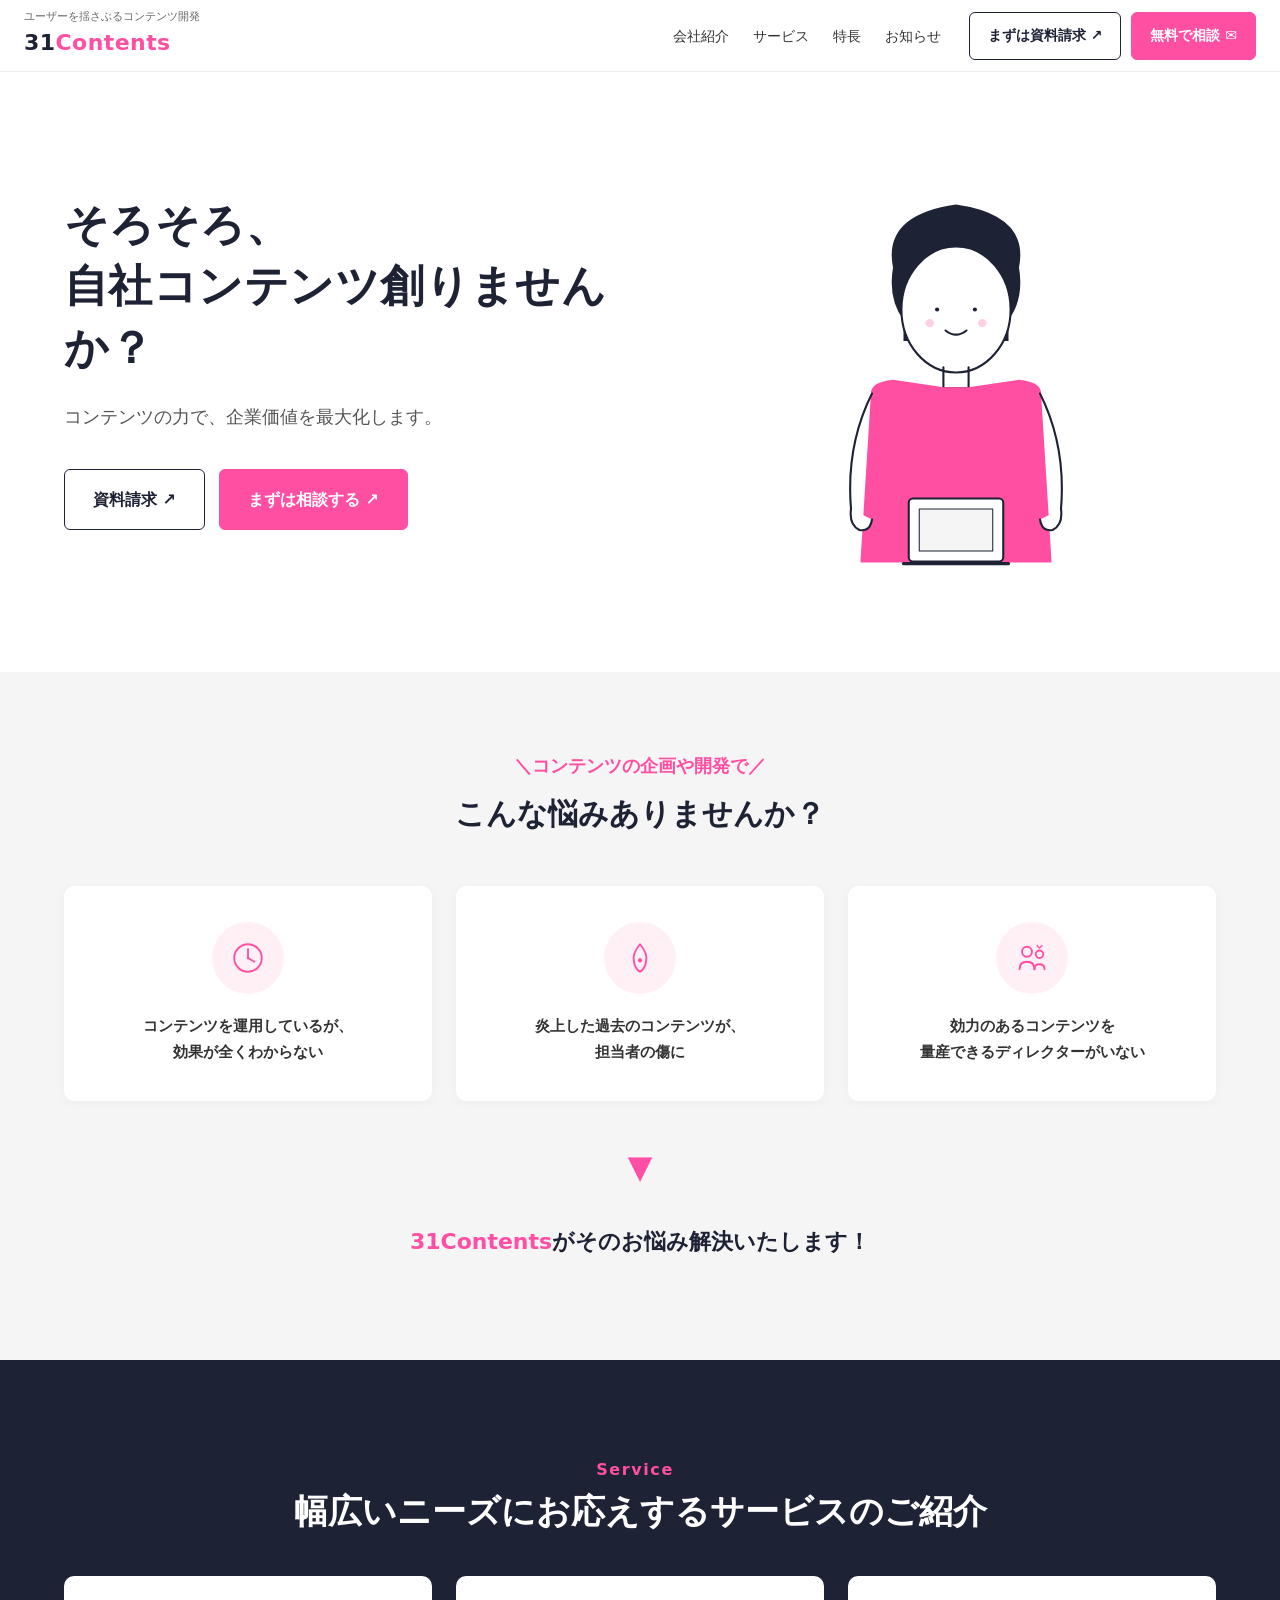
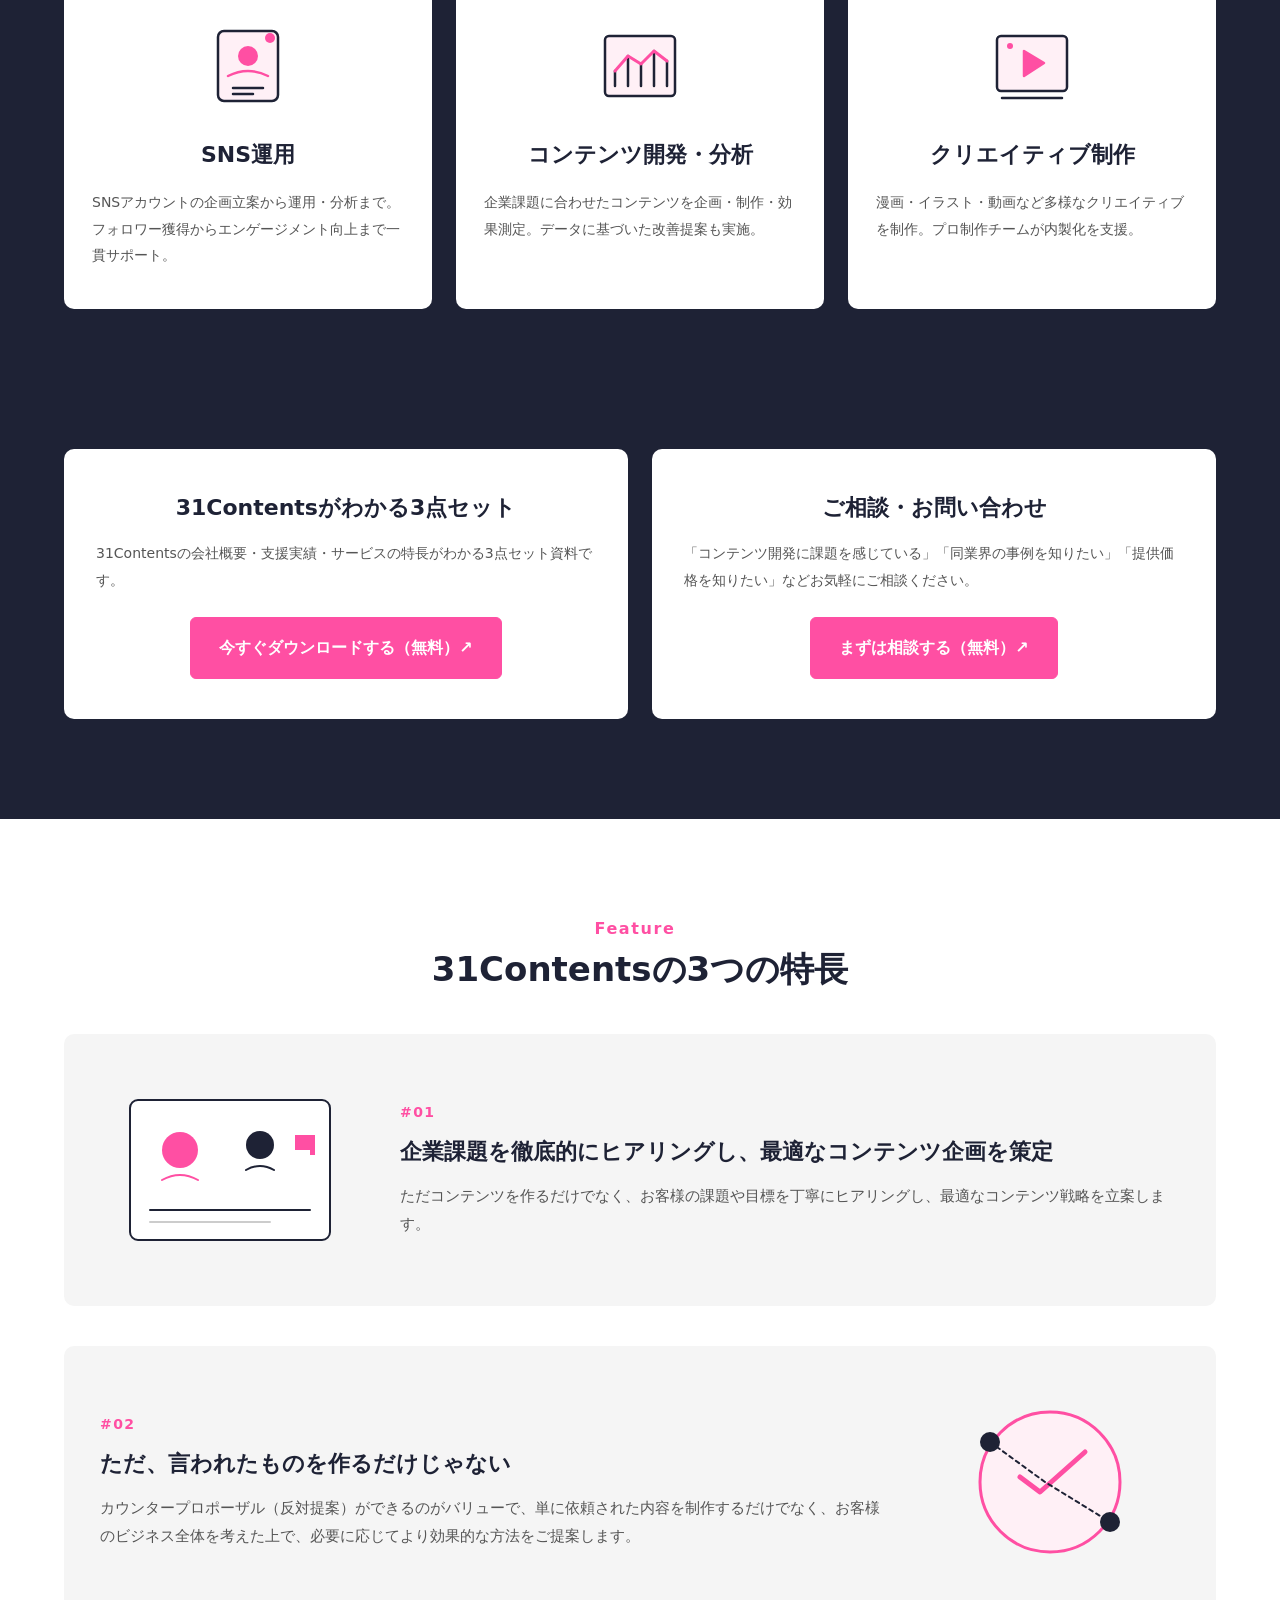
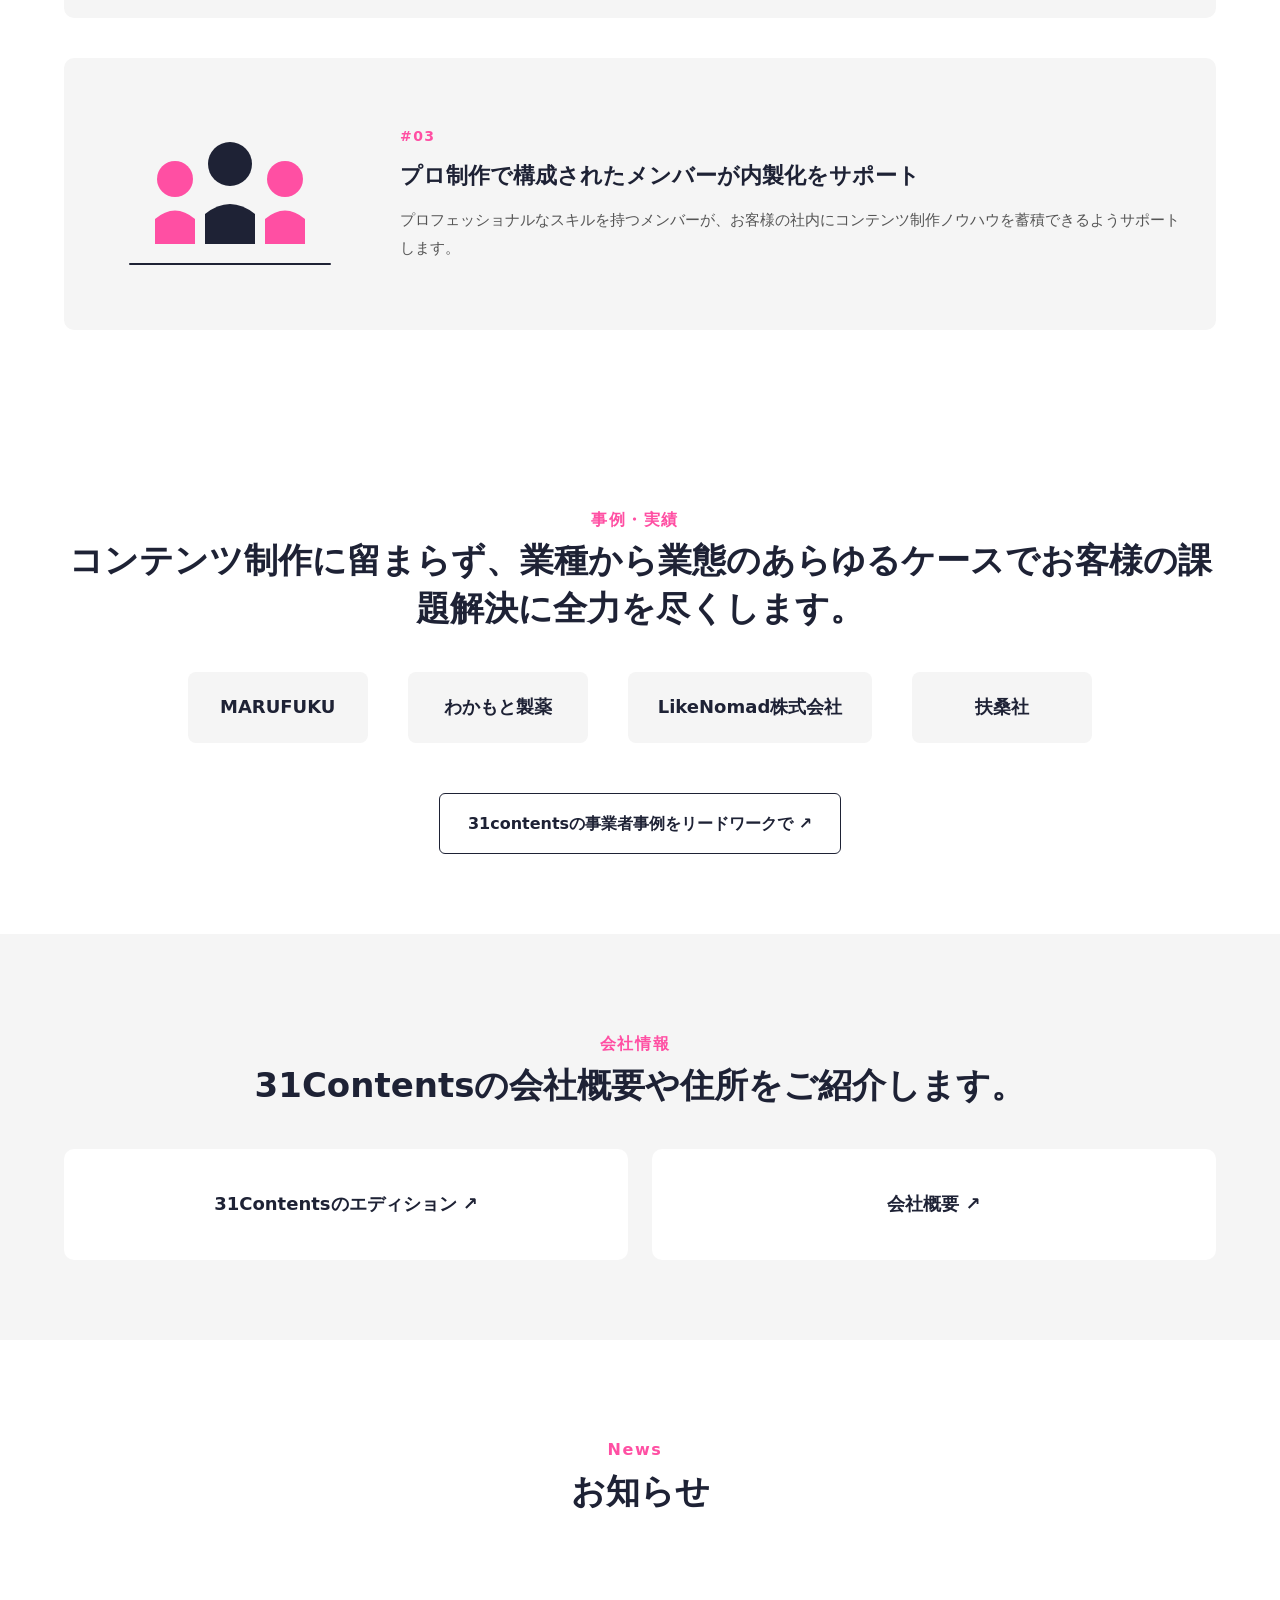
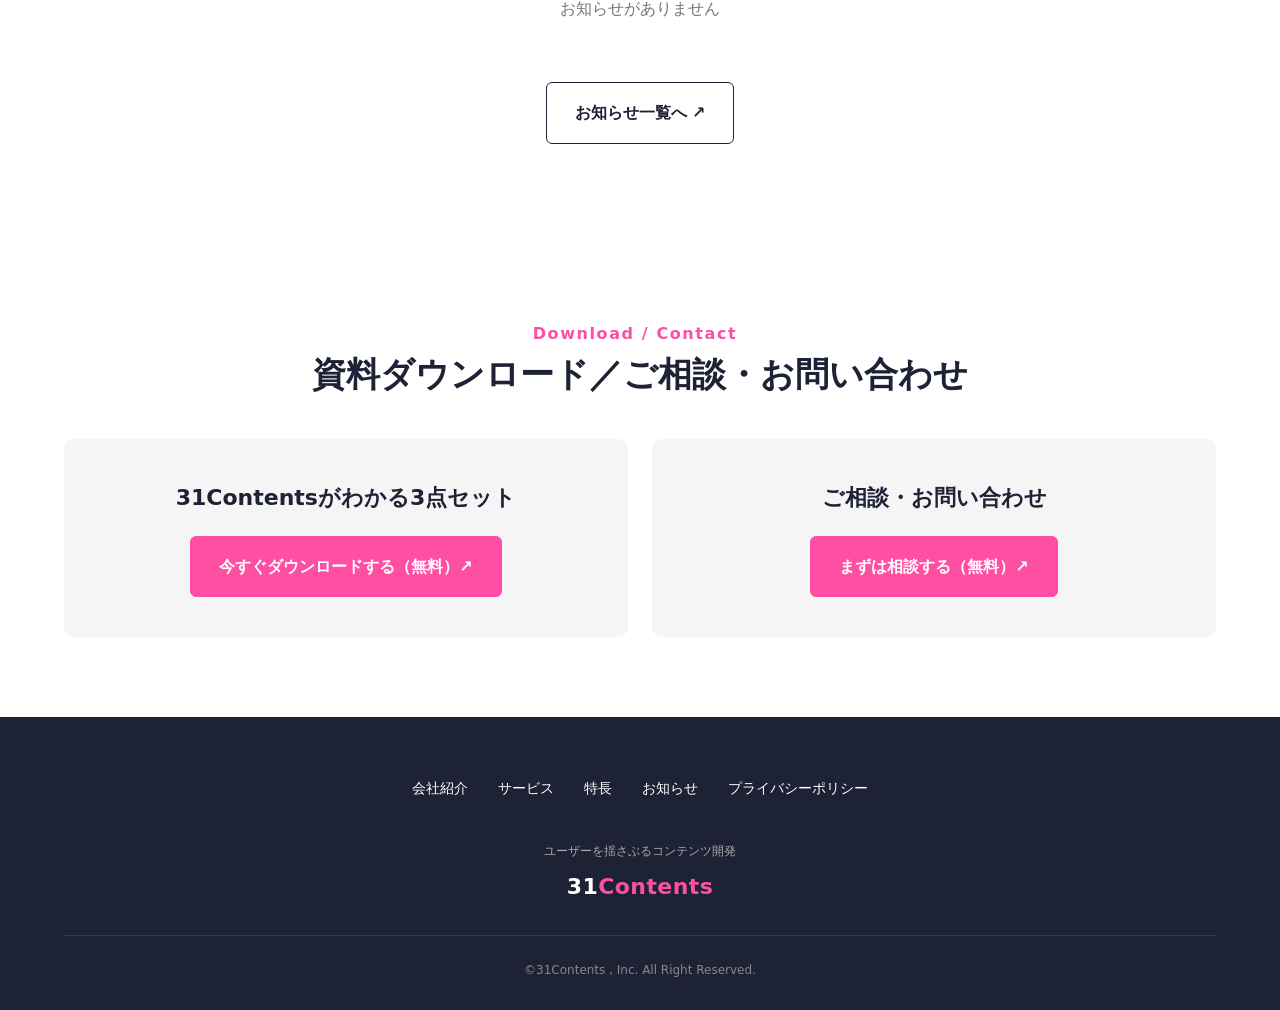
==== index.html @ 9e79ec6a "Initial commit: 31Contents corporate site" ====
<!DOCTYPE html>
<html lang="ja">
<head>
<meta charset="UTF-8">
<meta name="viewport" content="width=device-width, initial-scale=1.0">
<title>31Contents｜ユーザーを揺さぶるコンテンツ開発</title>
<meta name="description" content="31Contentsはコンテンツの力で企業価値を最大化します。SNS運用・コンテンツ開発・クリエイティブ制作でお客様の課題を解決します。">
<link rel="stylesheet" href="style.css">
</head>
<body>

<!-- Header -->
<header class="header">
  <div class="header-inner">
    <a href="index.html" class="header-logo">
      <div>
        <span class="header-logo-tag">ユーザーを揺さぶるコンテンツ開発</span>
        <span class="header-logo-mark">31<span>Contents</span></span>
      </div>
    </a>
    <nav class="header-nav">
      <ul class="header-nav-list">
        <li><a href="company.html">会社紹介</a></li>
        <li><a href="#service">サービス</a></li>
        <li><a href="#feature">特長</a></li>
        <li><a href="news.html">お知らせ</a></li>
      </ul>
      <div class="header-cta">
        <a href="dl.html" class="btn btn-outline">まずは資料請求 ↗</a>
        <a href="contact.html" class="btn btn-pink">無料で相談 ✉</a>
      </div>
    </nav>
    <button class="hamburger" aria-label="メニューを開く" aria-expanded="false">
      <span></span><span></span><span></span>
    </button>
  </div>
</header>

<main>

  <!-- 01 HERO -->
  <section class="hero">
    <div class="hero-inner">
      <div class="hero-text">
        <h1 class="hero-title">そろそろ、<br>自社コンテンツ創りませんか？</h1>
        <p class="hero-sub">コンテンツの力で、企業価値を最大化します。</p>
        <div class="hero-buttons">
          <a href="dl.html" class="btn btn-outline btn-lg">資料請求 ↗</a>
          <a href="contact.html" class="btn btn-pink btn-lg">まずは相談する ↗</a>
        </div>
      </div>
      <div class="hero-image">
        <img src="images/hero.svg" alt="コンテンツ開発のイメージイラスト">
      </div>
    </div>
  </section>

  <!-- 02 Problem -->
  <section class="problem">
    <div class="inner">
      <h2 class="problem-title">
        <span class="slashed">＼コンテンツの企画や開発で／</span>
        こんな悩みありませんか？
      </h2>
      <div class="problem-cards">
        <div class="problem-card">
          <div class="problem-card-icon">
            <img src="images/icon-problem01.svg" alt="">
          </div>
          <p class="problem-card-text">コンテンツを運用しているが、<br>効果が全くわからない</p>
        </div>
        <div class="problem-card">
          <div class="problem-card-icon">
            <img src="images/icon-problem02.svg" alt="">
          </div>
          <p class="problem-card-text">炎上した過去のコンテンツが、<br>担当者の傷に</p>
        </div>
        <div class="problem-card">
          <div class="problem-card-icon">
            <img src="images/icon-problem03.svg" alt="">
          </div>
          <p class="problem-card-text">効力のあるコンテンツを<br>量産できるディレクターがいない</p>
        </div>
      </div>
      <div class="problem-arrow">▼</div>
      <p class="problem-solution"><strong>31Contents</strong>がそのお悩み解決いたします！</p>
    </div>
  </section>

  <!-- 03 Service -->
  <section class="service" id="service">
    <div class="inner">
      <h2 class="section-title">
        <span class="section-title-en">Service</span><br>
        幅広いニーズにお応えするサービスのご紹介
      </h2>
      <div class="service-cards">
        <div class="service-card">
          <div class="service-card-image">
            <img src="images/service01.svg" alt="SNS運用">
          </div>
          <h3 class="service-card-title">SNS運用</h3>
          <p class="service-card-text">SNSアカウントの企画立案から運用・分析まで。フォロワー獲得からエンゲージメント向上まで一貫サポート。</p>
        </div>
        <div class="service-card">
          <div class="service-card-image">
            <img src="images/service02.svg" alt="コンテンツ開発・分析">
          </div>
          <h3 class="service-card-title">コンテンツ開発・分析</h3>
          <p class="service-card-text">企業課題に合わせたコンテンツを企画・制作・効果測定。データに基づいた改善提案も実施。</p>
        </div>
        <div class="service-card">
          <div class="service-card-image">
            <img src="images/service03.svg" alt="クリエイティブ制作">
          </div>
          <h3 class="service-card-title">クリエイティブ制作</h3>
          <p class="service-card-text">漫画・イラスト・動画など多様なクリエイティブを制作。プロ制作チームが内製化を支援。</p>
        </div>
      </div>
    </div>
  </section>

  <!-- 04 CTA Banner -->
  <section class="cta-banner">
    <div class="inner">
      <div class="cta-banner-grid">
        <div class="cta-banner-card">
          <h3>31Contentsがわかる3点セット</h3>
          <p>31Contentsの会社概要・支援実績・サービスの特長がわかる3点セット資料です。</p>
          <a href="dl.html" class="btn btn-pink btn-lg">今すぐダウンロードする（無料）↗</a>
        </div>
        <div class="cta-banner-card">
          <h3>ご相談・お問い合わせ</h3>
          <p>「コンテンツ開発に課題を感じている」「同業界の事例を知りたい」「提供価格を知りたい」などお気軽にご相談ください。</p>
          <a href="contact.html" class="btn btn-pink btn-lg">まずは相談する（無料）↗</a>
        </div>
      </div>
    </div>
  </section>

  <!-- 05 Feature -->
  <section class="feature" id="feature">
    <div class="inner">
      <h2 class="section-title">
        <span class="section-title-en">Feature</span><br>
        31Contentsの3つの特長
      </h2>
      <div class="feature-list">
        <div class="feature-item">
          <div class="feature-image">
            <img src="images/feature01.svg" alt="">
          </div>
          <div class="feature-content">
            <div class="feature-number">#01</div>
            <h3 class="feature-title">企業課題を徹底的にヒアリングし、最適なコンテンツ企画を策定</h3>
            <p class="feature-text">ただコンテンツを作るだけでなく、お客様の課題や目標を丁寧にヒアリングし、最適なコンテンツ戦略を立案します。</p>
          </div>
        </div>
        <div class="feature-item">
          <div class="feature-content">
            <div class="feature-number">#02</div>
            <h3 class="feature-title">ただ、言われたものを作るだけじゃない</h3>
            <p class="feature-text">カウンタープロポーザル（反対提案）ができるのがバリューで、単に依頼された内容を制作するだけでなく、お客様のビジネス全体を考えた上で、必要に応じてより効果的な方法をご提案します。</p>
          </div>
          <div class="feature-image">
            <img src="images/feature02.svg" alt="">
          </div>
        </div>
        <div class="feature-item">
          <div class="feature-image">
            <img src="images/feature03.svg" alt="">
          </div>
          <div class="feature-content">
            <div class="feature-number">#03</div>
            <h3 class="feature-title">プロ制作で構成されたメンバーが内製化をサポート</h3>
            <p class="feature-text">プロフェッショナルなスキルを持つメンバーが、お客様の社内にコンテンツ制作ノウハウを蓄積できるようサポートします。</p>
          </div>
        </div>
      </div>
    </div>
  </section>

  <!-- 06 Works -->
  <section class="works">
    <div class="inner">
      <h2 class="section-title">
        <span class="section-title-en">事例・実績</span><br>
        コンテンツ制作に留まらず、業種から業態のあらゆるケースでお客様の課題解決に全力を尽くします。
      </h2>
      <div class="works-logos">
        <div class="works-logo">MARUFUKU</div>
        <div class="works-logo">わかもと製薬</div>
        <div class="works-logo">LikeNomad株式会社</div>
        <div class="works-logo">扶桑社</div>
      </div>
      <div class="works-cta">
        <a href="#" class="btn btn-outline btn-lg">31contentsの事業者事例をリードワークで ↗</a>
      </div>
    </div>
  </section>

  <!-- 07 Company Info -->
  <section class="company-info">
    <div class="inner">
      <h2 class="section-title">
        <span class="section-title-en">会社情報</span><br>
        31Contentsの会社概要や住所をご紹介します。
      </h2>
      <div class="company-info-grid">
        <a href="#" class="company-info-card">31Contentsのエディション ↗</a>
        <a href="company.html" class="company-info-card">会社概要 ↗</a>
      </div>
    </div>
  </section>

  <!-- 08 News -->
  <section class="news-section">
    <div class="inner">
      <h2 class="section-title">
        <span class="section-title-en">News</span><br>
        お知らせ
      </h2>
      <p class="news-empty">お知らせがありません</p>
      <div class="news-cta">
        <a href="news.html" class="btn btn-outline btn-lg">お知らせ一覧へ ↗</a>
      </div>
    </div>
  </section>

  <!-- 09 DL / Contact -->
  <section class="dl-contact">
    <div class="inner">
      <h2 class="section-title">
        <span class="section-title-en">Download / Contact</span><br>
        資料ダウンロード／ご相談・お問い合わせ
      </h2>
      <div class="dl-contact-grid">
        <div class="dl-contact-card">
          <h3>31Contentsがわかる3点セット</h3>
          <a href="dl.html" class="btn btn-pink btn-lg">今すぐダウンロードする（無料）↗</a>
        </div>
        <div class="dl-contact-card">
          <h3>ご相談・お問い合わせ</h3>
          <a href="contact.html" class="btn btn-pink btn-lg">まずは相談する（無料）↗</a>
        </div>
      </div>
    </div>
  </section>

</main>

<!-- Footer -->
<footer class="footer">
  <div class="footer-inner">
    <nav class="footer-nav">
      <a href="company.html">会社紹介</a>
      <a href="index.html#service">サービス</a>
      <a href="index.html#feature">特長</a>
      <a href="news.html">お知らせ</a>
      <a href="privacy.html">プライバシーポリシー</a>
    </nav>
    <div class="footer-logo">
      <span class="footer-logo-tag">ユーザーを揺さぶるコンテンツ開発</span>
      <span class="footer-logo-mark">31<span>Contents</span></span>
    </div>
    <p class="footer-copy">©31Contents , Inc. All Right Reserved.</p>
  </div>
</footer>

<script src="script.js"></script>
</body>
</html>
---- style.css ----
/* ==================================================
   31Contents Corporate Site
   ================================================== */

/* Reset & Base */
* {
  margin: 0;
  padding: 0;
  box-sizing: border-box;
}

html {
  scroll-behavior: smooth;
}

body {
  font-family: system-ui, -apple-system, "Hiragino Sans", "Hiragino Kaku Gothic ProN", "Yu Gothic", "Meiryo", sans-serif;
  color: #333333;
  line-height: 1.7;
  background: #ffffff;
  -webkit-font-smoothing: antialiased;
}

img {
  max-width: 100%;
  height: auto;
  display: block;
}

a {
  color: inherit;
  text-decoration: none;
  transition: opacity 0.2s;
}

a:hover {
  opacity: 0.75;
}

ul {
  list-style: none;
}

/* ==================================================
   Layout
   ================================================== */
.inner {
  max-width: 1200px;
  margin: 0 auto;
  padding: 0 24px;
}

section {
  padding: 80px 0;
}

/* ==================================================
   Header
   ================================================== */
.header {
  position: fixed;
  top: 0;
  left: 0;
  width: 100%;
  background: #ffffff;
  border-bottom: 1px solid #eeeeee;
  z-index: 1000;
  height: 72px;
}

.header-inner {
  max-width: 1280px;
  margin: 0 auto;
  padding: 0 24px;
  height: 72px;
  display: flex;
  align-items: center;
  justify-content: space-between;
}

.header-logo {
  display: flex;
  align-items: center;
  gap: 10px;
}

.header-logo-mark {
  font-size: 22px;
  font-weight: 800;
  letter-spacing: 0.02em;
  color: #1e2235;
}

.header-logo-mark span {
  color: #ff4fa3;
}

.header-logo-tag {
  font-size: 11px;
  color: #666666;
  line-height: 1.3;
  display: block;
}

.header-nav {
  display: flex;
  align-items: center;
  gap: 28px;
}

.header-nav-list {
  display: flex;
  align-items: center;
  gap: 24px;
}

.header-nav-list a {
  font-size: 14px;
  color: #333333;
  font-weight: 500;
}

.header-cta {
  display: flex;
  align-items: center;
  gap: 10px;
}

.btn {
  display: inline-flex;
  align-items: center;
  justify-content: center;
  gap: 6px;
  font-size: 14px;
  font-weight: 600;
  padding: 11px 18px;
  border-radius: 6px;
  border: 1px solid transparent;
  cursor: pointer;
  transition: all 0.2s;
  white-space: nowrap;
  text-align: center;
}

.btn-outline {
  background: #ffffff;
  color: #1e2235;
  border-color: #1e2235;
}

.btn-outline:hover {
  background: #1e2235;
  color: #ffffff;
  opacity: 1;
}

.btn-pink {
  background: #ff4fa3;
  color: #ffffff;
  border-color: #ff4fa3;
}

.btn-pink:hover {
  background: #e83a90;
  border-color: #e83a90;
  opacity: 1;
}

.btn-lg {
  font-size: 16px;
  padding: 16px 28px;
}

.btn-white {
  background: #ffffff;
  color: #1e2235;
  border-color: #ffffff;
}

.btn-white:hover {
  background: transparent;
  color: #ffffff;
  opacity: 1;
}

/* Hamburger */
.hamburger {
  display: none;
  width: 40px;
  height: 40px;
  background: transparent;
  border: none;
  cursor: pointer;
  position: relative;
}

.hamburger span {
  display: block;
  position: absolute;
  left: 8px;
  right: 8px;
  height: 2px;
  background: #1e2235;
  transition: all 0.3s;
}

.hamburger span:nth-child(1) { top: 13px; }
.hamburger span:nth-child(2) { top: 19px; }
.hamburger span:nth-child(3) { top: 25px; }

.hamburger.is-open span:nth-child(1) { transform: rotate(45deg); top: 19px; }
.hamburger.is-open span:nth-child(2) { opacity: 0; }
.hamburger.is-open span:nth-child(3) { transform: rotate(-45deg); top: 19px; }

/* Main offset for fixed header */
main {
  padding-top: 72px;
}

/* ==================================================
   Hero
   ================================================== */
.hero {
  background: #ffffff;
  padding: 80px 0 100px;
}

.hero-inner {
  max-width: 1200px;
  margin: 0 auto;
  padding: 0 24px;
  display: grid;
  grid-template-columns: 1.1fr 1fr;
  gap: 60px;
  align-items: center;
}

.hero-title {
  font-size: 44px;
  font-weight: 800;
  line-height: 1.4;
  color: #1e2235;
  margin-bottom: 22px;
  letter-spacing: 0.01em;
}

.hero-sub {
  font-size: 18px;
  color: #555555;
  margin-bottom: 36px;
  line-height: 1.8;
}

.hero-buttons {
  display: flex;
  gap: 14px;
  flex-wrap: wrap;
}

.hero-image {
  display: flex;
  justify-content: center;
}

.hero-image img {
  max-width: 100%;
  width: 420px;
}

/* ==================================================
   Section Common
   ================================================== */
.section-label {
  font-size: 14px;
  letter-spacing: 0.14em;
  color: #ff4fa3;
  font-weight: 700;
  text-transform: uppercase;
  margin-bottom: 10px;
  display: block;
}

.section-title {
  font-size: 34px;
  font-weight: 800;
  line-height: 1.4;
  color: #1e2235;
  margin-bottom: 40px;
  text-align: center;
}

.section-title-en {
  color: #ff4fa3;
  font-size: 16px;
  margin-right: 10px;
  letter-spacing: 0.1em;
}

.section-subtitle {
  font-size: 16px;
  color: #555555;
  text-align: center;
  max-width: 720px;
  margin: 0 auto 50px;
  line-height: 1.9;
}

/* ==================================================
   Problem Section (02)
   ================================================== */
.problem {
  background: #f5f5f5;
}

.problem-title {
  text-align: center;
  font-size: 30px;
  font-weight: 800;
  line-height: 1.5;
  color: #1e2235;
  margin-bottom: 50px;
}

.problem-title .slashed {
  font-size: 18px;
  color: #ff4fa3;
  display: block;
  margin-bottom: 12px;
  font-weight: 700;
}

.problem-cards {
  display: grid;
  grid-template-columns: repeat(3, 1fr);
  gap: 24px;
  margin-bottom: 50px;
}

.problem-card {
  background: #ffffff;
  padding: 36px 24px;
  border-radius: 10px;
  text-align: center;
  box-shadow: 0 2px 10px rgba(0, 0, 0, 0.04);
}

.problem-card-icon {
  width: 72px;
  height: 72px;
  margin: 0 auto 20px;
  display: flex;
  align-items: center;
  justify-content: center;
  background: #fff0f6;
  border-radius: 50%;
}

.problem-card-icon img {
  width: 40px;
  height: 40px;
}

.problem-card-text {
  font-size: 15px;
  font-weight: 600;
  color: #333333;
  line-height: 1.7;
}

.problem-arrow {
  text-align: center;
  font-size: 32px;
  color: #ff4fa3;
  margin: 10px 0 20px;
  line-height: 1;
}

.problem-solution {
  text-align: center;
  font-size: 22px;
  font-weight: 800;
  color: #1e2235;
  padding: 20px 0;
}

.problem-solution strong {
  color: #ff4fa3;
}

/* ==================================================
   Service Section (03)
   ================================================== */
.service {
  background: #1e2235;
  color: #ffffff;
}

.service .section-title {
  color: #ffffff;
}

.service .section-title-en {
  color: #ff4fa3;
}

.service-cards {
  display: grid;
  grid-template-columns: repeat(3, 1fr);
  gap: 24px;
}

.service-card {
  background: #ffffff;
  color: #333333;
  padding: 40px 28px;
  border-radius: 10px;
  text-align: center;
}

.service-card-image {
  width: 100px;
  height: 100px;
  margin: 0 auto 20px;
}

.service-card-image img {
  width: 100%;
  height: 100%;
  object-fit: contain;
}

.service-card-title {
  font-size: 22px;
  font-weight: 800;
  color: #1e2235;
  margin-bottom: 16px;
}

.service-card-text {
  font-size: 14px;
  color: #555555;
  line-height: 1.9;
  text-align: left;
}

/* ==================================================
   CTA Banner (04)
   ================================================== */
.cta-banner {
  background: #1e2235;
  padding: 60px 0 100px;
}

.cta-banner-grid {
  display: grid;
  grid-template-columns: 1fr 1fr;
  gap: 24px;
}

.cta-banner-card {
  background: #ffffff;
  padding: 40px 32px;
  border-radius: 10px;
  text-align: center;
}

.cta-banner-card h3 {
  font-size: 22px;
  font-weight: 800;
  color: #1e2235;
  margin-bottom: 14px;
}

.cta-banner-card p {
  font-size: 14px;
  color: #555555;
  line-height: 1.9;
  margin-bottom: 24px;
  text-align: left;
}

/* ==================================================
   Feature Section (05)
   ================================================== */
.feature {
  background: #ffffff;
}

.feature-list {
  display: flex;
  flex-direction: column;
  gap: 40px;
  margin-top: 40px;
}

.feature-item {
  display: grid;
  grid-template-columns: 260px 1fr;
  gap: 40px;
  align-items: center;
  background: #f5f5f5;
  padding: 36px;
  border-radius: 10px;
}

.feature-item:nth-child(even) {
  grid-template-columns: 1fr 260px;
}

.feature-item:nth-child(even) .feature-image {
  order: 2;
}

.feature-image img {
  width: 100%;
  max-width: 260px;
}

.feature-number {
  font-size: 14px;
  color: #ff4fa3;
  font-weight: 800;
  letter-spacing: 0.1em;
  margin-bottom: 10px;
}

.feature-title {
  font-size: 22px;
  font-weight: 800;
  color: #1e2235;
  margin-bottom: 14px;
  line-height: 1.5;
}

.feature-text {
  font-size: 15px;
  color: #555555;
  line-height: 1.9;
}

/* ==================================================
   Works Section (06)
   ================================================== */
.works {
  background: #ffffff;
}

.works-logos {
  display: flex;
  flex-wrap: wrap;
  justify-content: center;
  gap: 40px;
  margin: 40px 0 50px;
}

.works-logo {
  font-size: 18px;
  font-weight: 700;
  color: #1e2235;
  padding: 20px 30px;
  background: #f5f5f5;
  border-radius: 8px;
  min-width: 180px;
  text-align: center;
}

.works-cta {
  text-align: center;
}

/* ==================================================
   Company Info (07)
   ================================================== */
.company-info {
  background: #f5f5f5;
}

.company-info-grid {
  display: grid;
  grid-template-columns: 1fr 1fr;
  gap: 24px;
  margin-top: 30px;
}

.company-info-card {
  background: #ffffff;
  padding: 40px;
  border-radius: 10px;
  text-align: center;
  font-size: 18px;
  font-weight: 700;
  color: #1e2235;
  transition: transform 0.2s;
}

.company-info-card:hover {
  transform: translateY(-4px);
  opacity: 1;
}

/* ==================================================
   News Section (08)
   ================================================== */
.news-section {
  background: #ffffff;
  text-align: center;
}

.news-empty {
  font-size: 16px;
  color: #777777;
  padding: 40px 0;
}

.news-cta {
  margin-top: 20px;
}

/* ==================================================
   DL Contact Section (09)
   ================================================== */
.dl-contact {
  background: #ffffff;
}

.dl-contact-grid {
  display: grid;
  grid-template-columns: 1fr 1fr;
  gap: 24px;
  margin-top: 30px;
}

.dl-contact-card {
  background: #f5f5f5;
  padding: 40px 32px;
  border-radius: 10px;
  text-align: center;
}

.dl-contact-card h3 {
  font-size: 22px;
  font-weight: 800;
  color: #1e2235;
  margin-bottom: 20px;
}

/* ==================================================
   Page Header (sub-pages)
   ================================================== */
.page-header {
  background: #1e2235;
  color: #ffffff;
  padding: 100px 0 80px;
  text-align: center;
}

.page-header-label {
  font-size: 14px;
  letter-spacing: 0.2em;
  color: #ff4fa3;
  font-weight: 700;
  margin-bottom: 10px;
  display: block;
}

.page-header-title {
  font-size: 40px;
  font-weight: 800;
  color: #ffffff;
  margin-bottom: 20px;
  line-height: 1.4;
}

.page-header-desc {
  font-size: 16px;
  color: #cccccc;
  max-width: 720px;
  margin: 0 auto 30px;
  line-height: 1.9;
}

.page-header-cta {
  display: flex;
  gap: 14px;
  justify-content: center;
  flex-wrap: wrap;
}

/* ==================================================
   Company Page
   ================================================== */
.mission {
  background: #ffffff;
  text-align: center;
}

.mission-label {
  font-size: 14px;
  color: #ff4fa3;
  font-weight: 700;
  letter-spacing: 0.2em;
  margin-bottom: 10px;
}

.mission-title {
  font-size: 34px;
  font-weight: 800;
  color: #1e2235;
  margin-bottom: 30px;
}

.mission-text {
  font-size: 22px;
  font-weight: 700;
  color: #1e2235;
  line-height: 1.8;
}

.representative {
  background: #f5f5f5;
}

.representative-inner {
  display: grid;
  grid-template-columns: 260px 1fr;
  gap: 50px;
  max-width: 1000px;
  margin: 40px auto 0;
  align-items: start;
  background: #ffffff;
  padding: 50px;
  border-radius: 10px;
}

.representative-image img {
  width: 100%;
  max-width: 260px;
  border-radius: 10px;
}

.representative-role {
  font-size: 14px;
  color: #666666;
  margin-bottom: 8px;
}

.representative-name {
  font-size: 28px;
  font-weight: 800;
  color: #1e2235;
  margin-bottom: 24px;
}

.representative-bio {
  font-size: 14px;
  color: #555555;
  line-height: 2;
  white-space: pre-line;
}

.company-profile {
  background: #ffffff;
}

.company-profile-table {
  width: 100%;
  max-width: 900px;
  margin: 40px auto 0;
  border-collapse: collapse;
}

.company-profile-table th,
.company-profile-table td {
  padding: 20px 24px;
  text-align: left;
  border-bottom: 1px solid #e5e5e5;
  font-size: 15px;
  vertical-align: top;
}

.company-profile-table th {
  font-weight: 700;
  color: #1e2235;
  width: 160px;
  background: #f5f5f5;
}

.company-profile-table td {
  color: #555555;
  line-height: 1.9;
}

/* ==================================================
   News Page
   ================================================== */
.news-page {
  background: #ffffff;
  min-height: 300px;
  text-align: center;
}

.news-page-empty {
  font-size: 18px;
  color: #777777;
  padding: 60px 0;
}

/* ==================================================
   DL / Contact Forms
   ================================================== */
.form-page {
  background: #f5f5f5;
  padding: 80px 0;
}

.form-page-grid {
  display: grid;
  grid-template-columns: 1fr 1.2fr;
  gap: 50px;
  max-width: 1100px;
  margin: 0 auto;
}

.form-left {
  background: #ffffff;
  padding: 40px 36px;
  border-radius: 10px;
}

.form-left h2 {
  font-size: 24px;
  font-weight: 800;
  color: #1e2235;
  margin-bottom: 20px;
}

.form-left p {
  font-size: 14px;
  color: #555555;
  line-height: 1.9;
  margin-bottom: 24px;
}

.form-left h3 {
  font-size: 16px;
  font-weight: 700;
  color: #1e2235;
  margin: 24px 0 16px;
  padding-bottom: 8px;
  border-bottom: 2px solid #ff4fa3;
}

.form-left-logos {
  display: flex;
  flex-wrap: wrap;
  gap: 10px;
  margin-bottom: 20px;
}

.form-left-logos span {
  background: #f5f5f5;
  padding: 8px 14px;
  border-radius: 4px;
  font-size: 13px;
  font-weight: 600;
  color: #1e2235;
}

.form-left-dl-list {
  list-style: none;
  padding: 0;
}

.form-left-dl-list li {
  padding: 10px 0 10px 26px;
  position: relative;
  font-size: 14px;
  color: #333333;
  border-bottom: 1px dashed #e5e5e5;
}

.form-left-dl-list li::before {
  content: "📄";
  position: absolute;
  left: 0;
  top: 10px;
}

.form-right {
  background: #ffffff;
  padding: 40px 36px;
  border-radius: 10px;
}

.form-group {
  margin-bottom: 20px;
}

.form-group label {
  display: block;
  font-size: 14px;
  font-weight: 700;
  color: #1e2235;
  margin-bottom: 8px;
}

.form-group label .required {
  color: #ff4fa3;
  font-size: 12px;
  margin-left: 6px;
}

.form-group label .optional {
  color: #999999;
  font-size: 12px;
  margin-left: 6px;
}

.form-group input[type="text"],
.form-group input[type="email"],
.form-group input[type="tel"],
.form-group textarea {
  width: 100%;
  padding: 12px 14px;
  border: 1px solid #dddddd;
  border-radius: 6px;
  font-size: 15px;
  font-family: inherit;
  background: #ffffff;
  color: #333333;
  transition: border-color 0.2s;
}

.form-group input:focus,
.form-group textarea:focus {
  outline: none;
  border-color: #ff4fa3;
}

.form-group textarea {
  resize: vertical;
  min-height: 140px;
}

.form-privacy {
  display: flex;
  align-items: flex-start;
  gap: 10px;
  margin: 20px 0;
  font-size: 14px;
  color: #555555;
}

.form-privacy input[type="checkbox"] {
  margin-top: 4px;
  width: 16px;
  height: 16px;
  accent-color: #ff4fa3;
}

.form-privacy a {
  color: #ff4fa3;
  text-decoration: underline;
}

.form-submit {
  width: 100%;
  padding: 16px;
  font-size: 16px;
  font-weight: 700;
  background: #ff4fa3;
  color: #ffffff;
  border: none;
  border-radius: 6px;
  cursor: pointer;
  transition: background 0.2s;
}

.form-submit:hover {
  background: #e83a90;
}

.form-submit:disabled {
  background: #cccccc;
  cursor: not-allowed;
}

.form-thanks {
  display: none;
  background: #fff0f6;
  border: 1px solid #ff4fa3;
  color: #1e2235;
  padding: 24px;
  border-radius: 8px;
  text-align: center;
  font-weight: 600;
  margin-top: 20px;
}

.form-thanks.is-show {
  display: block;
}

/* ==================================================
   Privacy Policy
   ================================================== */
.privacy-body {
  background: #ffffff;
  padding: 80px 0;
}

.privacy-body-inner {
  max-width: 860px;
  margin: 0 auto;
  padding: 0 24px;
}

.privacy-body h2 {
  font-size: 20px;
  font-weight: 800;
  color: #1e2235;
  margin: 36px 0 14px;
  padding-left: 14px;
  border-left: 4px solid #ff4fa3;
  line-height: 1.5;
}

.privacy-body p {
  font-size: 15px;
  color: #444444;
  line-height: 2;
  margin-bottom: 14px;
}

.privacy-body ul,
.privacy-body ol {
  padding-left: 24px;
  margin-bottom: 16px;
}

.privacy-body ul li,
.privacy-body ol li {
  font-size: 15px;
  color: #444444;
  line-height: 2;
  margin-bottom: 6px;
  list-style: disc;
}

.privacy-body ol li {
  list-style: decimal;
}

.privacy-contact-box {
  background: #f5f5f5;
  padding: 28px;
  border-radius: 8px;
  margin-top: 30px;
  font-size: 15px;
  line-height: 2;
  color: #333333;
}

/* ==================================================
   Footer
   ================================================== */
.footer {
  background: #1e2235;
  color: #ffffff;
  padding: 60px 0 30px;
}

.footer-inner {
  max-width: 1200px;
  margin: 0 auto;
  padding: 0 24px;
}

.footer-nav {
  display: flex;
  justify-content: center;
  flex-wrap: wrap;
  gap: 30px;
  margin-bottom: 40px;
}

.footer-nav a {
  font-size: 14px;
  color: #ffffff;
}

.footer-logo {
  text-align: center;
  margin-bottom: 30px;
}

.footer-logo-tag {
  font-size: 12px;
  color: #aaaaaa;
  display: block;
  margin-bottom: 6px;
}

.footer-logo-mark {
  font-size: 22px;
  font-weight: 800;
  color: #ffffff;
  letter-spacing: 0.02em;
}

.footer-logo-mark span {
  color: #ff4fa3;
}

.footer-copy {
  text-align: center;
  font-size: 12px;
  color: #888888;
  border-top: 1px solid #333851;
  padding-top: 24px;
}

/* ==================================================
   Responsive (SP: <=768px)
   ================================================== */
@media (max-width: 768px) {
  section {
    padding: 60px 0;
  }

  .hamburger {
    display: block;
  }

  .header-nav {
    position: fixed;
    top: 72px;
    left: 0;
    width: 100%;
    background: #ffffff;
    padding: 24px;
    flex-direction: column;
    align-items: stretch;
    gap: 20px;
    border-top: 1px solid #eeeeee;
    transform: translateY(-200%);
    transition: transform 0.3s;
    max-height: calc(100vh - 72px);
    overflow-y: auto;
  }

  .header-nav.is-open {
    transform: translateY(0);
  }

  .header-nav-list {
    flex-direction: column;
    align-items: stretch;
    gap: 18px;
    width: 100%;
  }

  .header-nav-list a {
    padding: 8px 0;
    border-bottom: 1px solid #eeeeee;
    display: block;
  }

  .header-cta {
    flex-direction: column;
    width: 100%;
    gap: 12px;
  }

  .header-cta .btn {
    width: 100%;
  }

  .header-logo-tag {
    display: none;
  }

  .hero {
    padding: 40px 0 60px;
  }

  .hero-inner {
    grid-template-columns: 1fr;
    gap: 30px;
    text-align: center;
  }

  .hero-title {
    font-size: 28px;
  }

  .hero-sub {
    font-size: 15px;
  }

  .hero-buttons {
    justify-content: center;
  }

  .hero-image img {
    width: 240px;
  }

  .section-title {
    font-size: 24px;
  }

  .problem-title {
    font-size: 22px;
  }

  .problem-cards,
  .service-cards,
  .cta-banner-grid,
  .company-info-grid,
  .dl-contact-grid {
    grid-template-columns: 1fr;
  }

  .feature-item,
  .feature-item:nth-child(even) {
    grid-template-columns: 1fr;
    padding: 30px 24px;
    text-align: center;
  }

  .feature-item:nth-child(even) .feature-image {
    order: 0;
  }

  .feature-image img {
    max-width: 200px;
    margin: 0 auto;
  }

  .page-header {
    padding: 60px 0 50px;
  }

  .page-header-title {
    font-size: 28px;
  }

  .representative-inner {
    grid-template-columns: 1fr;
    padding: 30px 24px;
    gap: 24px;
    text-align: center;
  }

  .representative-image {
    margin: 0 auto;
  }

  .representative-bio {
    text-align: left;
  }

  .company-profile-table th,
  .company-profile-table td {
    display: block;
    width: 100%;
    padding: 12px 16px;
  }

  .company-profile-table th {
    border-bottom: none;
    padding-bottom: 4px;
  }

  .form-page-grid {
    grid-template-columns: 1fr;
    gap: 24px;
  }

  .form-left,
  .form-right {
    padding: 28px 24px;
  }

  .mission-title {
    font-size: 26px;
  }

  .mission-text {
    font-size: 18px;
  }

  .works-logo {
    min-width: 140px;
    font-size: 15px;
    padding: 16px 20px;
  }
}
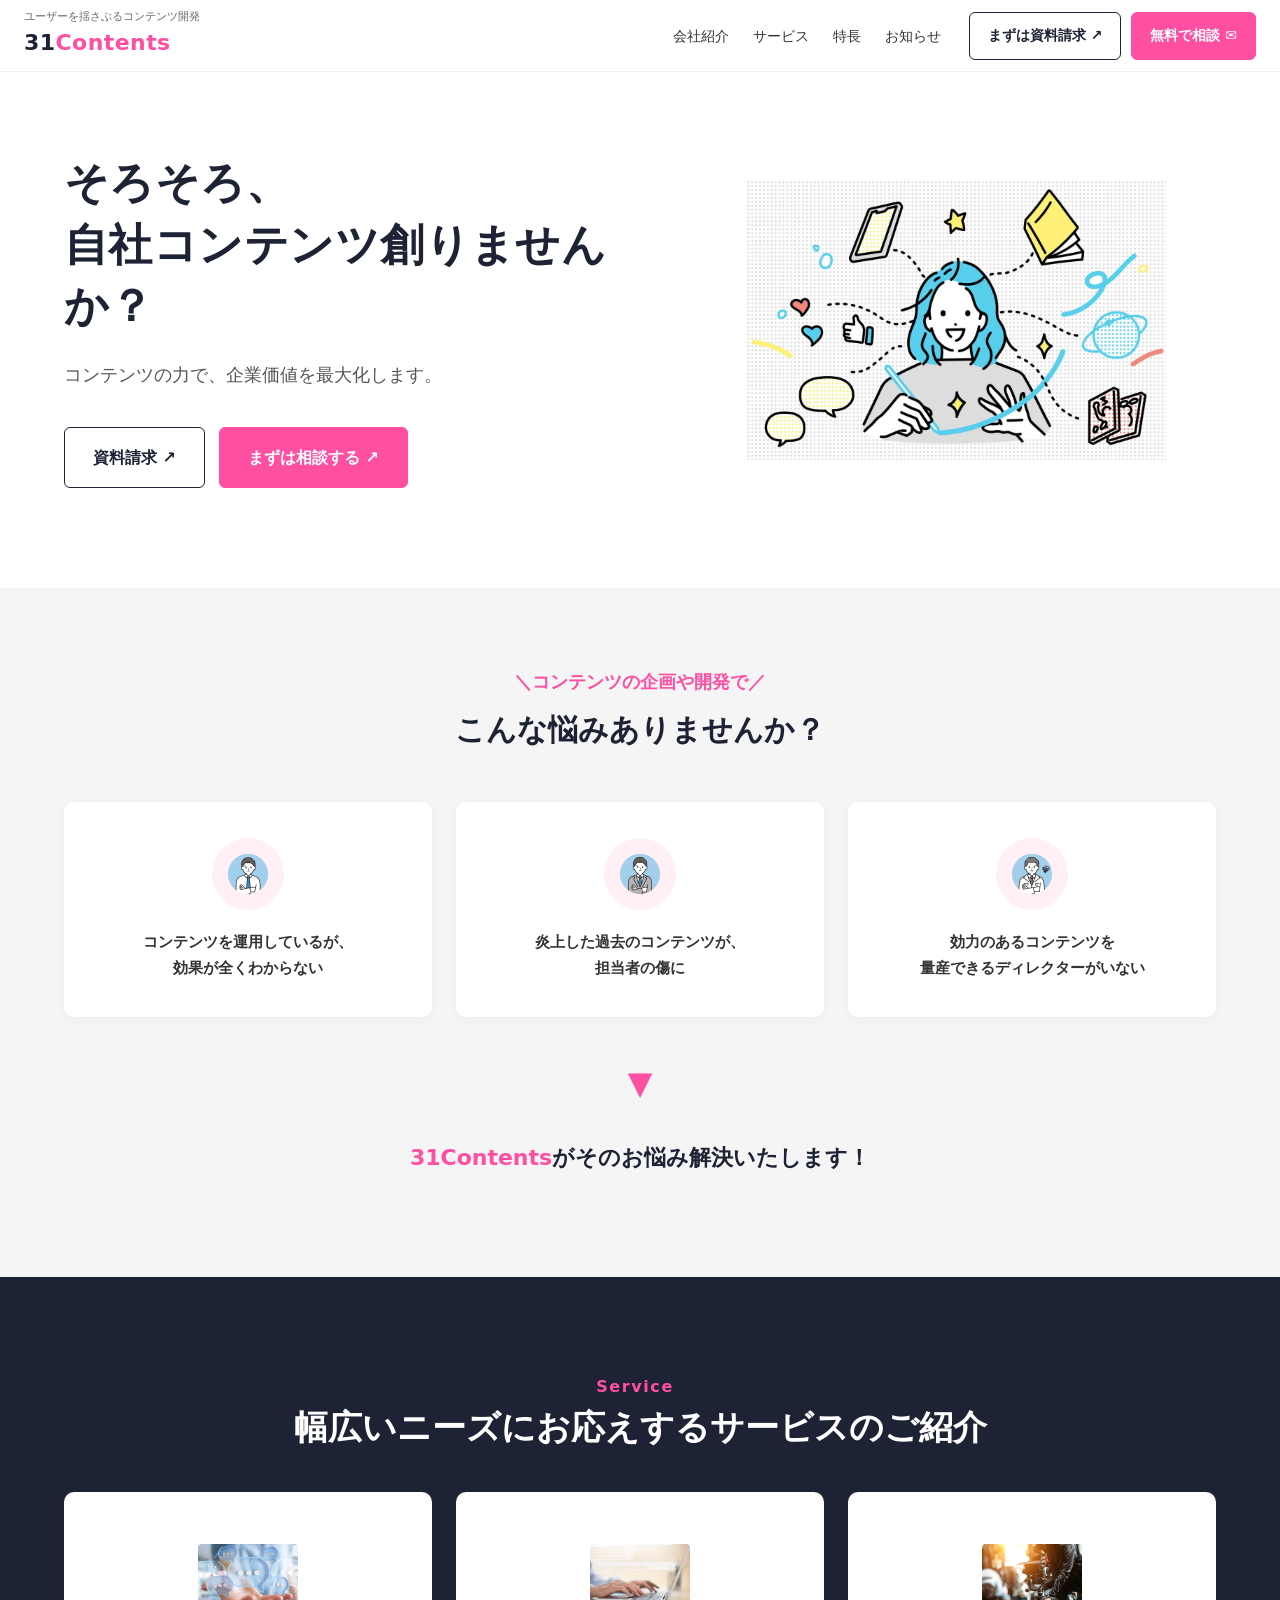
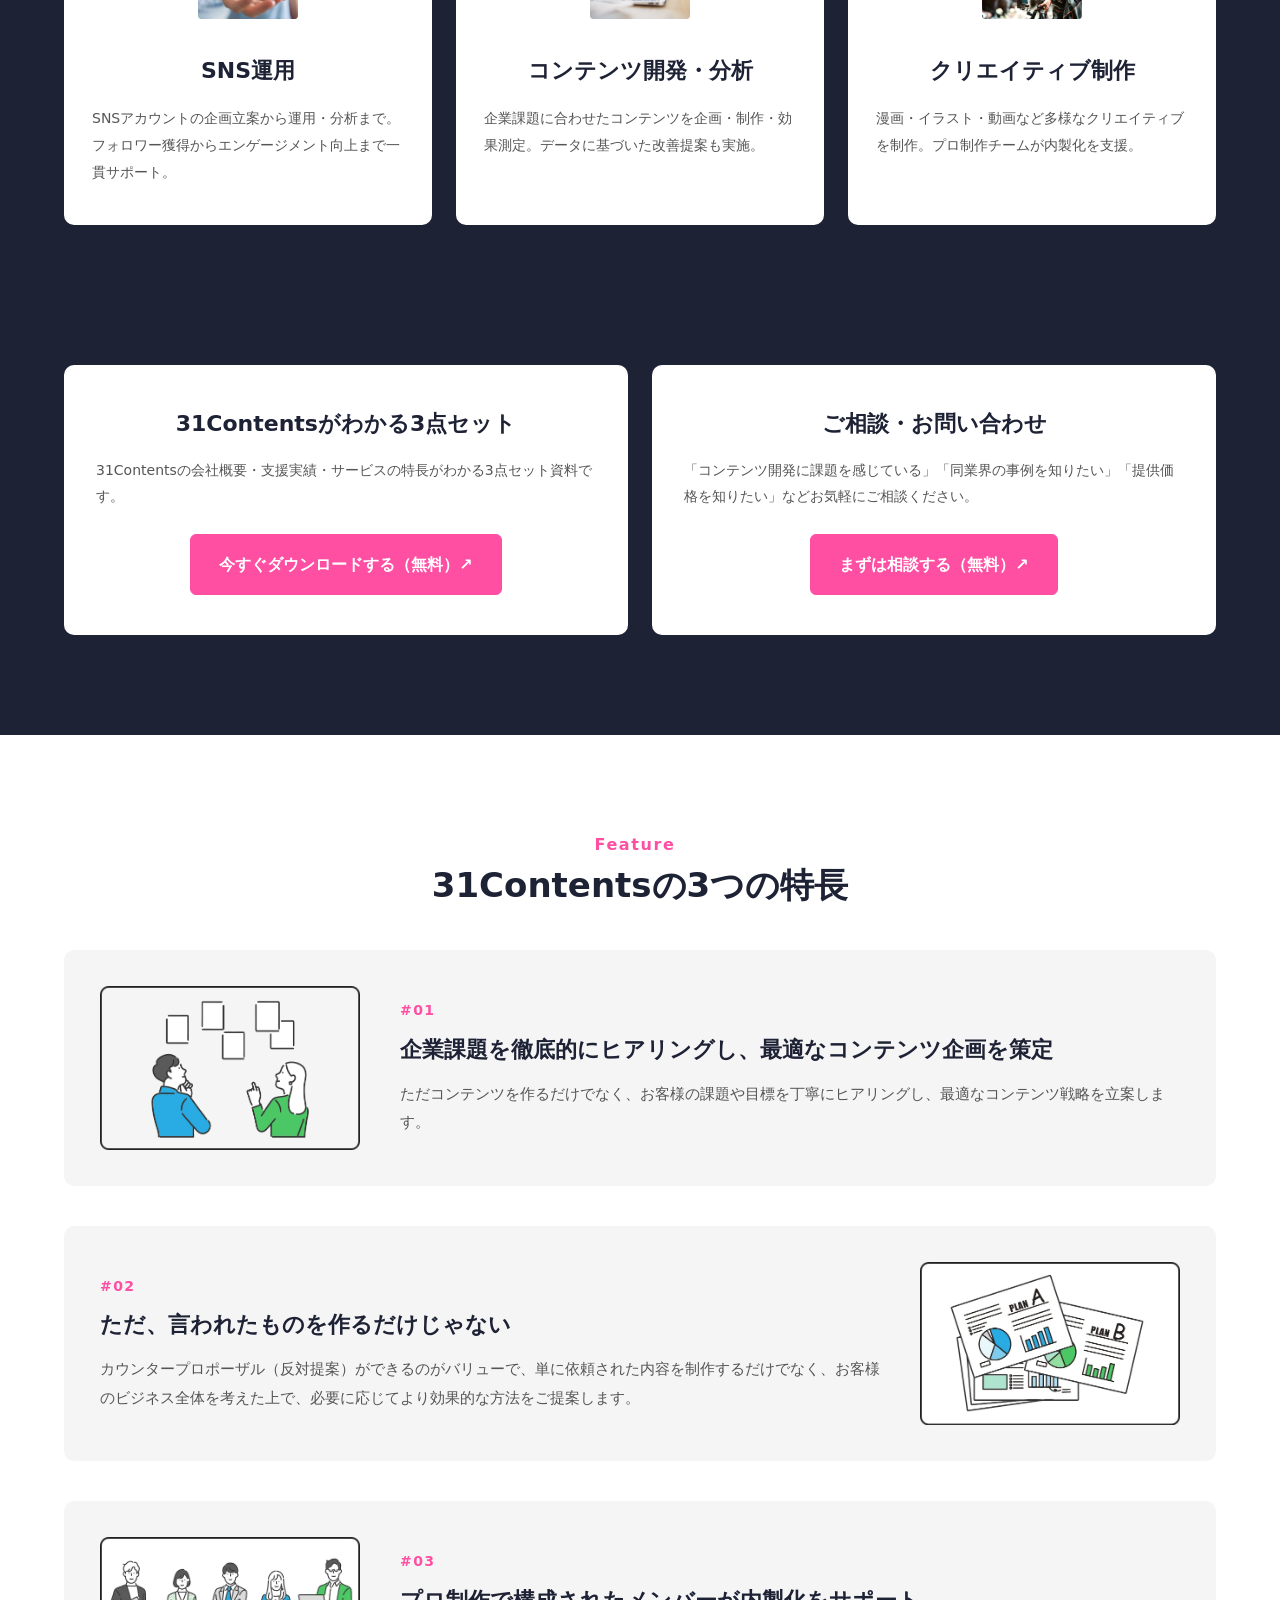
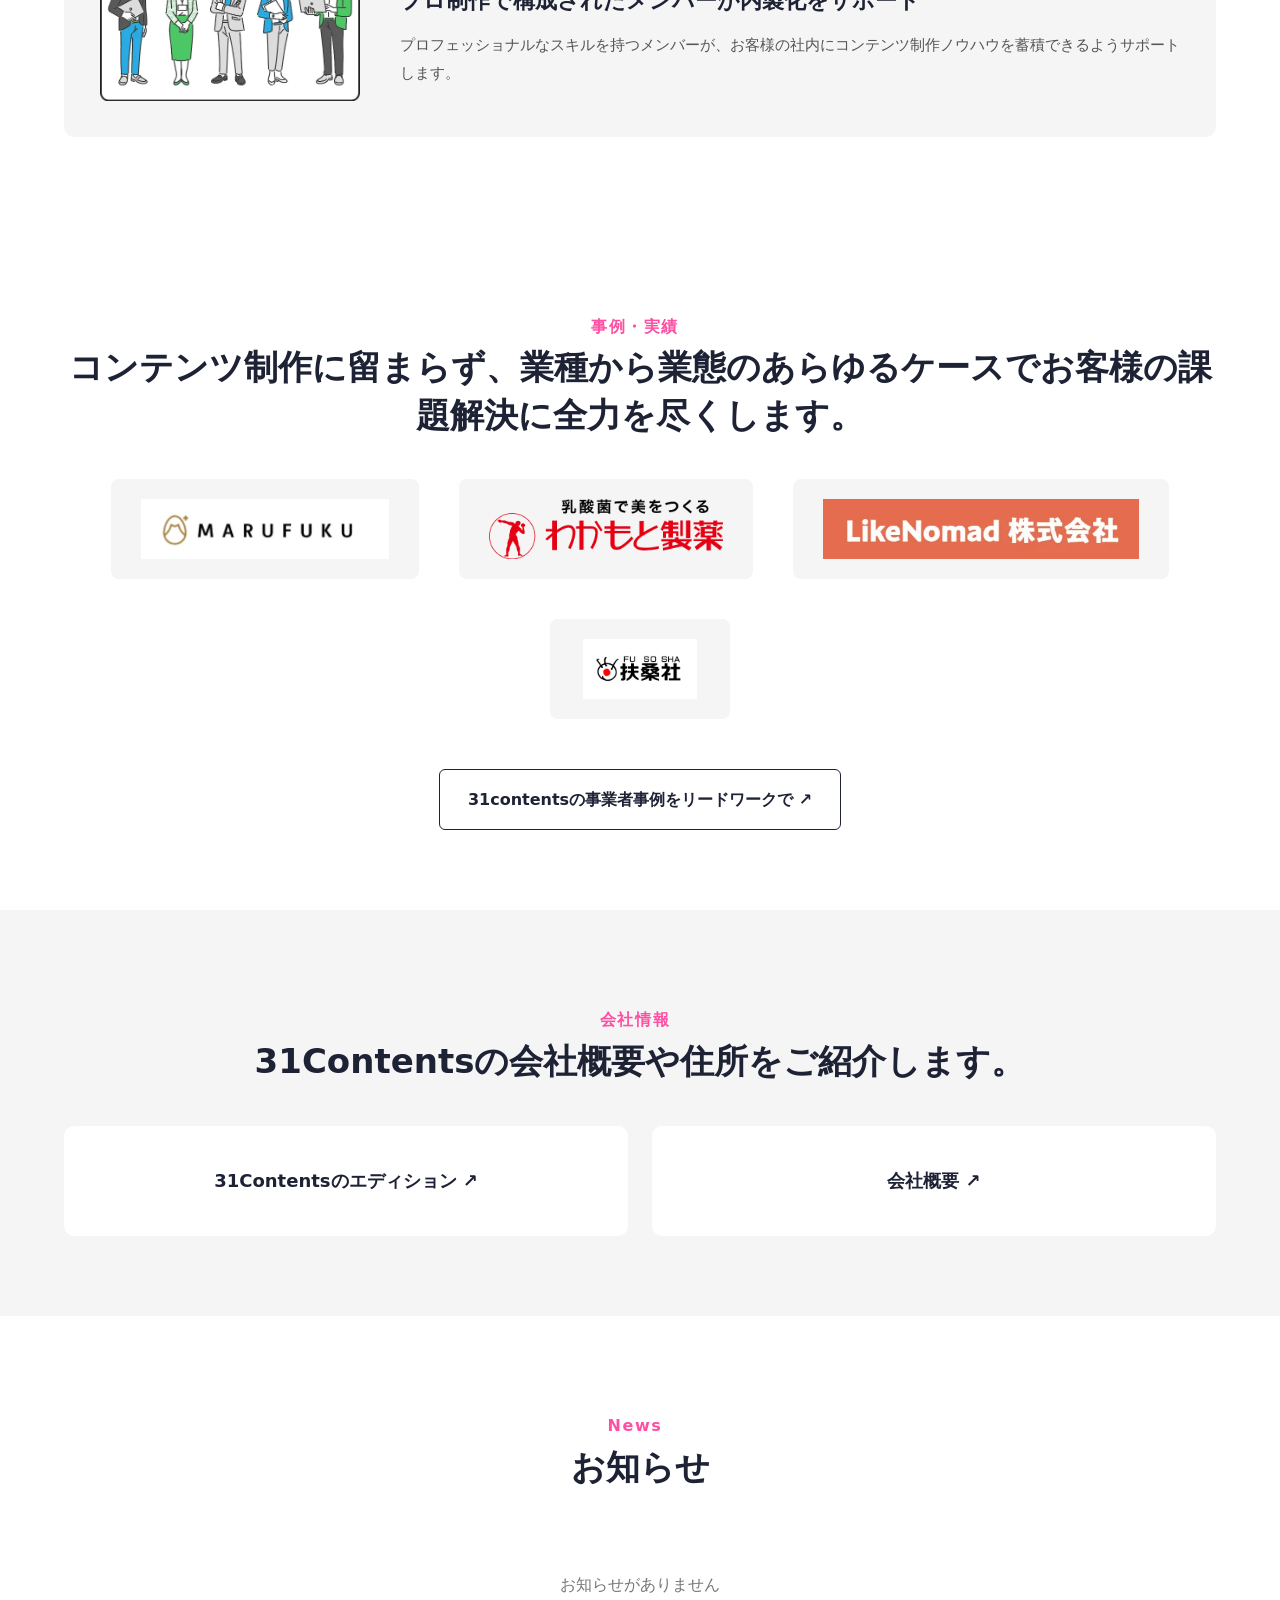
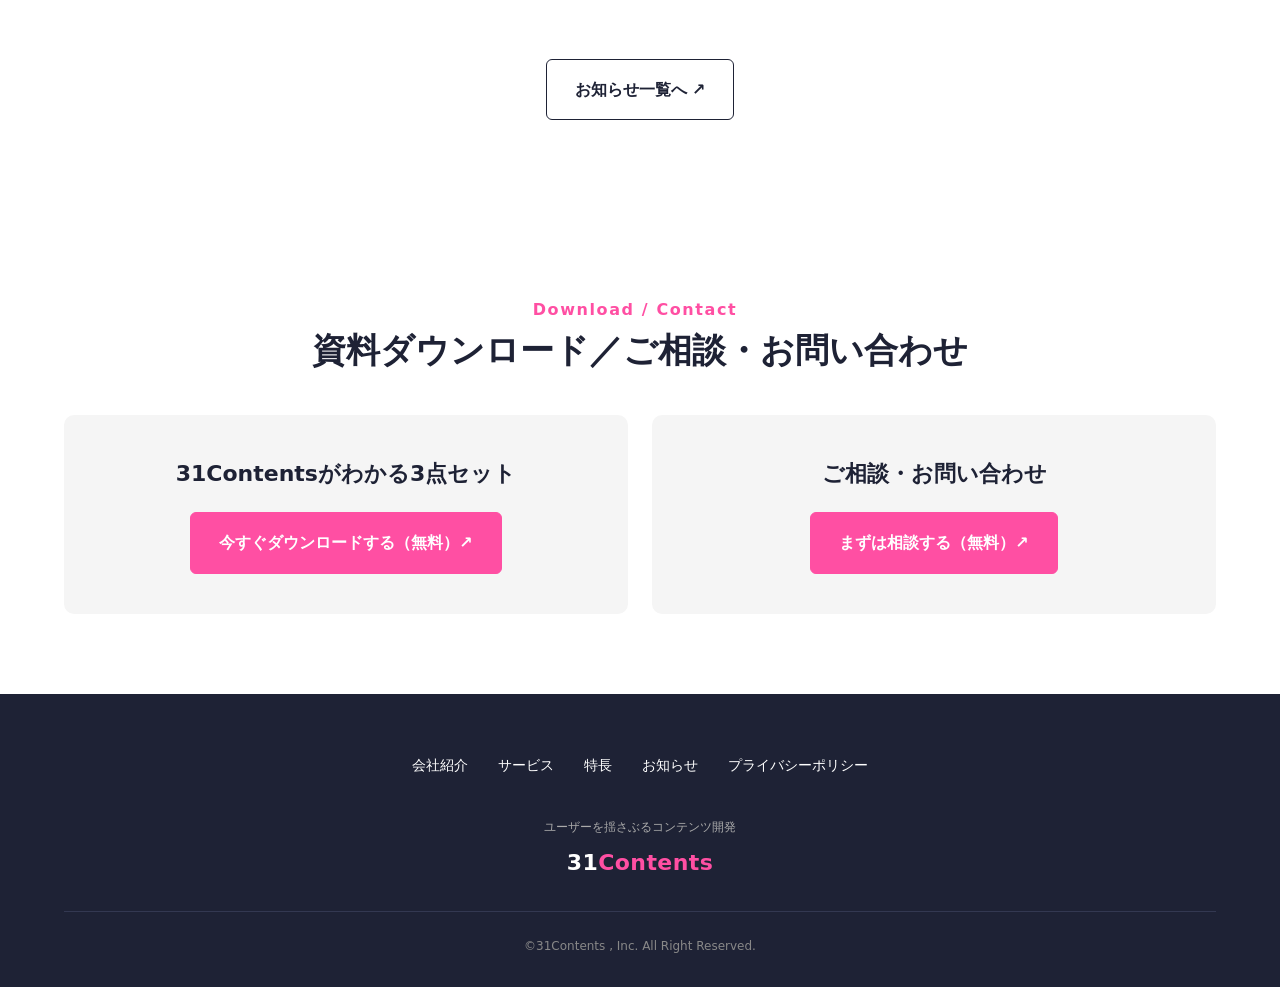
==== commit 7c5e0dc0: "画像をSVGプレースホルダーから実際のwebp画像に差し替え hero、課題提起アイコン、サービス、特長、代表者写真、取引先ロゴの 全画像をwebpに置き換え、HTMLのsrc属性とCSSを更新。  " ====
--- a/index.html
+++ b/index.html
@@ -50,7 +50,7 @@
         </div>
       </div>
       <div class="hero-image">
-        <img src="images/hero.svg" alt="コンテンツ開発のイメージイラスト">
+        <img src="images/hero.webp" alt="コンテンツ開発のイメージイラスト">
       </div>
     </div>
   </section>
@@ -65,19 +65,19 @@
       <div class="problem-cards">
         <div class="problem-card">
           <div class="problem-card-icon">
-            <img src="images/icon-problem01.svg" alt="">
+            <img src="images/icon-problem01.webp" alt="">
           </div>
           <p class="problem-card-text">コンテンツを運用しているが、<br>効果が全くわからない</p>
         </div>
         <div class="problem-card">
           <div class="problem-card-icon">
-            <img src="images/icon-problem02.svg" alt="">
+            <img src="images/icon-problem02.webp" alt="">
           </div>
           <p class="problem-card-text">炎上した過去のコンテンツが、<br>担当者の傷に</p>
         </div>
         <div class="problem-card">
           <div class="problem-card-icon">
-            <img src="images/icon-problem03.svg" alt="">
+            <img src="images/icon-problem03.webp" alt="">
           </div>
           <p class="problem-card-text">効力のあるコンテンツを<br>量産できるディレクターがいない</p>
         </div>
@@ -97,21 +97,21 @@
       <div class="service-cards">
         <div class="service-card">
           <div class="service-card-image">
-            <img src="images/service01.svg" alt="SNS運用">
+            <img src="images/service01.webp" alt="SNS運用">
           </div>
           <h3 class="service-card-title">SNS運用</h3>
           <p class="service-card-text">SNSアカウントの企画立案から運用・分析まで。フォロワー獲得からエンゲージメント向上まで一貫サポート。</p>
         </div>
         <div class="service-card">
           <div class="service-card-image">
-            <img src="images/service02.svg" alt="コンテンツ開発・分析">
+            <img src="images/service02.webp" alt="コンテンツ開発・分析">
           </div>
           <h3 class="service-card-title">コンテンツ開発・分析</h3>
           <p class="service-card-text">企業課題に合わせたコンテンツを企画・制作・効果測定。データに基づいた改善提案も実施。</p>
         </div>
         <div class="service-card">
           <div class="service-card-image">
-            <img src="images/service03.svg" alt="クリエイティブ制作">
+            <img src="images/service03.webp" alt="クリエイティブ制作">
           </div>
           <h3 class="service-card-title">クリエイティブ制作</h3>
           <p class="service-card-text">漫画・イラスト・動画など多様なクリエイティブを制作。プロ制作チームが内製化を支援。</p>
@@ -148,7 +148,7 @@
       <div class="feature-list">
         <div class="feature-item">
           <div class="feature-image">
-            <img src="images/feature01.svg" alt="">
+            <img src="images/feature01.webp" alt="">
           </div>
           <div class="feature-content">
             <div class="feature-number">#01</div>
@@ -163,12 +163,12 @@
             <p class="feature-text">カウンタープロポーザル（反対提案）ができるのがバリューで、単に依頼された内容を制作するだけでなく、お客様のビジネス全体を考えた上で、必要に応じてより効果的な方法をご提案します。</p>
           </div>
           <div class="feature-image">
-            <img src="images/feature02.svg" alt="">
+            <img src="images/feature02.webp" alt="">
           </div>
         </div>
         <div class="feature-item">
           <div class="feature-image">
-            <img src="images/feature03.svg" alt="">
+            <img src="images/feature03.webp" alt="">
           </div>
           <div class="feature-content">
             <div class="feature-number">#03</div>
@@ -188,10 +188,10 @@
         コンテンツ制作に留まらず、業種から業態のあらゆるケースでお客様の課題解決に全力を尽くします。
       </h2>
       <div class="works-logos">
-        <div class="works-logo">MARUFUKU</div>
-        <div class="works-logo">わかもと製薬</div>
-        <div class="works-logo">LikeNomad株式会社</div>
-        <div class="works-logo">扶桑社</div>
+        <div class="works-logo"><img src="images/logo-marufuku.webp" alt="MARUFUKU"></div>
+        <div class="works-logo"><img src="images/logo-wakamoto.webp" alt="わかもと製薬"></div>
+        <div class="works-logo"><img src="images/logo-likenomad.webp" alt="LikeNomad株式会社"></div>
+        <div class="works-logo"><img src="images/logo-fusosha.webp" alt="扶桑社"></div>
       </div>
       <div class="works-cta">
         <a href="#" class="btn btn-outline btn-lg">31contentsの事業者事例をリードワークで ↗</a>
--- a/style.css
+++ b/style.css
@@ -562,6 +562,15 @@
   border-radius: 8px;
   min-width: 180px;
   text-align: center;
+  display: flex;
+  align-items: center;
+  justify-content: center;
+}
+
+.works-logo img {
+  max-height: 60px;
+  width: auto;
+  object-fit: contain;
 }
 
 .works-cta {
